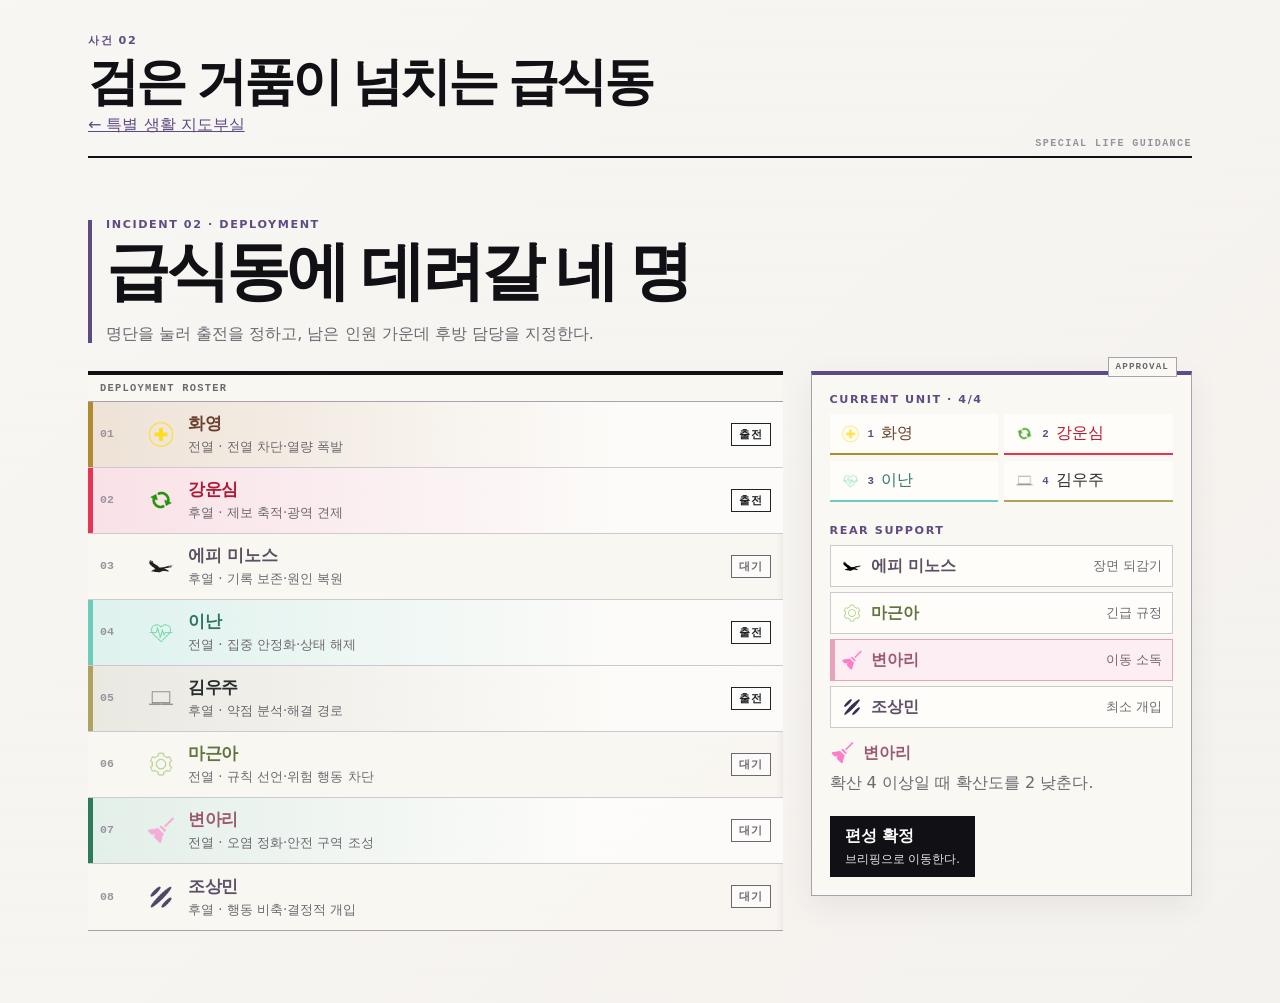
==== src/cafeteria.html @ 28c5e587 "first commit" ====
<!doctype html><html lang="ko"><head><meta charset="UTF-8"><meta name="viewport" content="width=device-width,initial-scale=1"><title>검은 거품이 넘치는 급식동</title><link rel="stylesheet" href="styles.css"></head><body><main class="app-shell"><header class="hero"><p class="eyebrow">사건 02</p><h1>검은 거품이 넘치는 급식동</h1><p class="subtitle"><a href="index.html">← 특별 생활 지도부실</a></p></header><section id="app"></section></main><script src="data/campaign.js"></script><script src="data/characters.js"></script><script src="data/neutral-abilities.js"></script><script src="data/cafeteria-incident.js"></script><script src="cafeteria-engine.js"></script><script src="cafeteria-app.js"></script></body></html>
---- src/styles.css ----
:root{
  color-scheme: light;
  font-family: Pretendard,"Malgun Gothic",system-ui,-apple-system,BlinkMacSystemFont,"Segoe UI",sans-serif;

  --paper:#f3f0ea;
  --paper-2:#faf8f3;
  --paper-3:#ece7de;
  --ink:#242126;
  --ink-strong:#111014;
  --muted:#6d6870;
  --muted-2:#9a939e;
  --line:#cfc7d1;
  --line-dark:#aaa0ad;

  --school:#5f4b83;
  --school-2:#7b67a1;
  --school-soft:#ece6f3;

  --danger:#d23c58;
  --danger-soft:#f8e2e7;
  --warning:#b97917;
  --warning-soft:#fbefd7;
  --safe:#2d7a5d;
  --safe-soft:#e3efe9;
  --resource:#2f7e91;
  --resource-soft:#e2f0f3;

  --shadow:0 10px 28px rgba(62,48,68,.08);
  --shadow-strong:0 18px 42px rgba(62,48,68,.13);
}

*{box-sizing:border-box}
html{background:var(--paper)}
body{
  margin:0;
  min-width:320px;
  min-height:100vh;
  color:var(--ink);
  background:
    linear-gradient(rgba(255,255,255,.35),rgba(255,255,255,.35)),
    repeating-linear-gradient(
      0deg,
      transparent 0,
      transparent 31px,
      rgba(92,76,99,.035) 32px
    ),
    linear-gradient(135deg,#f5f2ec 0%,#efebe5 100%);
}

button{font:inherit}
a{color:var(--school)}
button,a{outline-color:var(--school)}

.app-shell{
  max-width:1160px;
  margin:auto;
  padding:26px 28px 72px;
}

.hero{
  position:relative;
  padding:7px 0 20px;
  border-bottom:2px solid var(--ink-strong);
}
.hero:after{
  content:"SPECIAL LIFE GUIDANCE";
  position:absolute;
  right:0;
  bottom:7px;
  color:var(--muted-2);
  font:800 .63rem/1 ui-monospace,SFMono-Regular,Consolas,monospace;
  letter-spacing:.14em;
}
.hero h1{
  margin:2px 0 0;
  color:var(--ink-strong);
  font:900 clamp(1.75rem,4vw,3.2rem)/1 Pretendard,"Malgun Gothic",sans-serif;
  letter-spacing:-.055em;
}
.hero .subtitle{margin:8px 0 0;color:var(--muted)}

.eyebrow,.chapter{
  margin:0 0 8px;
  color:var(--school);
  font-size:.7rem;
  font-weight:900;
  letter-spacing:.14em;
  text-transform:uppercase;
}
.subtitle,.muted{color:var(--muted)}
#app{position:relative}

.screen-heading{
  position:relative;
  max-width:820px;
  margin:34px 0 24px;
  padding-left:18px;
}
.screen-heading:before{
  content:"";
  position:absolute;
  left:0;
  top:2px;
  bottom:4px;
  width:4px;
  background:var(--school);
}
.screen-heading h1,
.story-screen h1,
.transition-screen h1,
.ending-screen h1{
  margin:0 0 12px;
  color:var(--ink-strong);
  font:900 clamp(2rem,5vw,4rem)/1.01 Pretendard,"Malgun Gothic",sans-serif;
  letter-spacing:-.06em;
}
.screen-heading>p:last-child,
.story-copy,
.transition-screen>p,
.result-line{
  color:var(--muted);
  line-height:1.72;
}

.formation-screen,
.investigation-screen,
.story-screen,
.transition-screen,
.ending-screen,
.combat-screen{
  margin-top:10px;
  padding-top:16px;
}

/* ---------- deployment / roster ---------- */

.formation-layout{
  display:grid;
  grid-template-columns:minmax(0,1.42fr) minmax(300px,.78fr);
  gap:28px;
  align-items:start;
}

.roster-list{
  position:relative;
  border-top:4px solid var(--ink-strong);
  border-bottom:1px solid var(--line-dark);
  background:rgba(250,248,243,.88);
}
.roster-list:before{
  content:"DEPLOYMENT ROSTER";
  display:block;
  padding:8px 12px 7px;
  border-bottom:1px solid var(--line-dark);
  color:var(--muted);
  font:900 .65rem/1 ui-monospace,SFMono-Regular,Consolas,monospace;
  letter-spacing:.12em;
}
.roster-row{
  display:grid;
  grid-template-columns:42px 1fr auto;
  align-items:center;
  width:100%;
  min-height:66px;
  padding:9px 12px;
  border:0;
  border-bottom:1px solid var(--line);
  background:
    linear-gradient(90deg,transparent 0,transparent 99%,rgba(40,33,45,.05) 100%);
  color:var(--muted);
  text-align:left;
  cursor:pointer;
  transition:.14s ease;
}
.roster-row:last-child{border-bottom:0}
.roster-row:hover{
  color:var(--ink);
  background:#f8f5ef;
}
.roster-row.selected{
  color:var(--ink);
  box-shadow:inset 5px 0 var(--school);
  background:linear-gradient(90deg,var(--school-soft),rgba(255,255,255,.6) 72%);
}
.roster-row.rear{
  box-shadow:inset 5px 0 var(--safe);
  background:linear-gradient(90deg,var(--safe-soft),rgba(255,255,255,.6) 72%);
}
.roster-index{
  color:var(--muted-2);
  font:900 .72rem/1 ui-monospace,SFMono-Regular,Consolas,monospace;
}
.roster-name{display:grid;gap:3px}
.roster-name strong{
  color:var(--ink-strong);
  font-size:1.05rem;
  letter-spacing:-.015em;
}
.roster-name small{color:var(--muted)}
.roster-state{
  padding:4px 7px 3px;
  border:1px solid currentColor;
  background:rgba(255,255,255,.55);
  font-size:.66rem;
  font-weight:900;
  letter-spacing:.07em;
}

.formation-summary{
  position:sticky;
  top:16px;
  align-self:start;
  padding:18px;
  border:1px solid var(--line-dark);
  border-top:4px solid var(--school);
  background:rgba(250,248,243,.94);
  box-shadow:var(--shadow);
}
.formation-summary:before{
  content:"APPROVAL";
  position:absolute;
  right:14px;
  top:-18px;
  padding:4px 7px;
  border:1px solid var(--line-dark);
  background:var(--paper-2);
  color:var(--muted);
  font:900 .58rem/1 ui-monospace,SFMono-Regular,Consolas,monospace;
  letter-spacing:.12em;
}
.party-ribbon{
  display:grid;
  grid-template-columns:1fr 1fr;
  gap:6px;
  margin:0 0 22px;
}
.party-ribbon span{
  display:flex;
  align-items:center;
  gap:8px;
  min-height:40px;
  padding:9px 10px;
  border-bottom:2px solid var(--line-dark);
  background:#fffdf9;
}
.party-ribbon b{
  color:var(--school);
  font:900 .67rem ui-monospace,SFMono-Regular,Consolas,monospace;
}

.support-picks{
  display:grid;
  gap:5px;
}
.support-pick{
  display:flex;
  justify-content:space-between;
  gap:12px;
  padding:9px 10px;
  border:1px solid var(--line);
  background:#fffdf9;
  color:var(--muted);
  text-align:left;
  cursor:pointer;
}
.support-pick.selected{
  color:var(--ink);
  border-color:#99c4b3;
  background:var(--safe-soft);
  box-shadow:inset 4px 0 var(--safe);
}
.support-pick small{color:var(--muted)}
.support-brief{
  display:grid;
  gap:6px;
  margin-top:12px;
  color:var(--muted);
  line-height:1.46;
}
.support-brief strong{color:var(--ink-strong)}

/* ---------- buttons ---------- */

.action-button{
  display:inline-flex;
  flex-direction:column;
  justify-content:center;
  min-height:42px;
  margin:5px 5px 0 0;
  padding:9px 14px;
  border:1px solid #9c93a1;
  border-radius:0;
  background:#fffdf9;
  color:var(--ink);
  text-align:left;
  text-decoration:none;
  cursor:pointer;
  transition:.13s ease;
}
.action-button:hover:not(:disabled){
  border-color:var(--school);
  background:var(--school-soft);
  transform:translateY(-1px);
}
.action-button:disabled{
  opacity:.34;
  cursor:not-allowed;
  filter:saturate(.45);
}
.action-button.primary{
  border-color:var(--ink-strong);
  background:var(--ink-strong);
  color:#fff;
}
.action-button.primary:hover:not(:disabled){
  background:var(--school);
  border-color:var(--school);
}
.action-button small{
  display:block;
  max-width:330px;
  margin-top:4px;
  color:var(--muted);
  font-size:.72rem;
  font-weight:500;
  line-height:1.42;
}
.action-button.primary small{color:#e9e4ec}
.story-command,.ending-commands{
  margin-top:24px;
  padding-top:16px;
  border-top:1px solid var(--line-dark);
}

/* ---------- story / briefing ---------- */

.story-screen,.transition-screen,.ending-screen{
  position:relative;
  max-width:940px;
  margin-top:38px;
  padding:26px 26px 24px;
  border:1px solid var(--line-dark);
  border-top:6px solid var(--ink-strong);
  background:rgba(250,248,243,.9);
  box-shadow:var(--shadow);
}
.story-screen:before,
.transition-screen:before,
.ending-screen:before{
  content:"INCIDENT FILE";
  position:absolute;
  top:-20px;
  right:18px;
  padding:4px 8px;
  border:1px solid var(--line-dark);
  background:var(--paper-2);
  color:var(--muted);
  font:900 .58rem/1 ui-monospace,SFMono-Regular,Consolas,monospace;
  letter-spacing:.11em;
}
.story-copy{max-width:780px;font-size:1.04rem}

.dialogue-list{
  display:grid;
  gap:5px;
  margin:24px 0;
}
.dialogue-list blockquote{
  display:grid;
  grid-template-columns:145px 1fr;
  gap:18px;
  margin:0;
  padding:11px 13px;
  border-left:4px solid var(--school);
  border-bottom:1px solid var(--line);
  background:rgba(255,255,255,.5);
  line-height:1.55;
}
.dialogue-list blockquote strong{color:var(--school)}
.dialogue-list blockquote span{color:var(--ink)}
.dialogue-list blockquote.off-field{
  border-left-color:var(--safe);
  background:var(--safe-soft);
}
.dialogue-list blockquote.off-field strong{color:var(--safe)}
.dialogue-list.compact blockquote{padding:9px 11px}

/* ---------- exploration ---------- */

.investigation-meter{
  display:flex;
  align-items:end;
  justify-content:space-between;
  margin:0 0 10px;
  padding:12px 4px;
  border-top:4px solid var(--ink-strong);
  border-bottom:1px solid var(--line-dark);
  color:var(--muted);
}
.investigation-meter strong{font-size:.9rem}
.investigation-meter b{
  color:var(--ink-strong);
  font-size:1.55rem;
}

.scene-list{
  display:grid;
  gap:0;
  border-top:1px solid var(--line-dark);
}
.scene-choice{
  display:grid;
  grid-template-columns:44px minmax(175px,.42fr) 1fr auto;
  gap:18px;
  align-items:center;
  min-height:78px;
  padding:14px 10px;
  border:0;
  border-bottom:1px solid var(--line);
  background:rgba(255,255,255,.42);
  color:var(--ink);
  text-align:left;
  cursor:pointer;
  transition:.13s ease;
}
.scene-choice:hover:not(:disabled){
  background:#fbf8f2;
  box-shadow:inset 5px 0 var(--school);
}
.scene-choice>span{
  color:var(--muted-2);
  font:900 .73rem ui-monospace,SFMono-Regular,Consolas,monospace;
}
.scene-choice strong{font-size:1.07rem}
.scene-choice small{color:var(--muted);line-height:1.43}
.scene-choice i{
  color:var(--school);
  font-size:.77rem;
  font-style:normal;
  font-weight:900;
}
.scene-choice:disabled{opacity:.37}

.evidence-strip{
  position:relative;
  margin:24px 0;
  padding:16px 16px 14px 18px;
  border:1px dashed var(--line-dark);
  background:#faf7f0;
}
.evidence-strip:before{
  content:"ATTACHED NOTE";
  position:absolute;
  top:-9px;
  left:14px;
  padding:0 6px;
  background:var(--paper);
  color:var(--muted-2);
  font:900 .57rem/1 ui-monospace,SFMono-Regular,Consolas,monospace;
  letter-spacing:.1em;
}
.evidence-strip ul{
  display:grid;
  gap:8px;
  margin:0;
  padding:0;
  list-style:none;
}
.evidence-strip li{
  display:grid;
  grid-template-columns:minmax(140px,.3fr) 1fr;
  gap:15px;
}
.evidence-strip li strong{color:var(--ink-strong)}
.evidence-strip li span{color:var(--muted)}

.approach-prompt{
  margin:25px 0 8px;
  color:var(--ink-strong);
  font-size:1.14rem;
  font-weight:900;
}
.approach-list{
  display:grid;
  gap:0;
  border-top:1px solid var(--line-dark);
}
.approach-choice{
  display:grid;
  grid-template-columns:110px minmax(165px,.45fr) 1fr;
  gap:15px;
  align-items:start;
  width:100%;
  padding:18px 10px;
  border:0;
  border-bottom:1px solid var(--line);
  background:rgba(255,255,255,.42);
  color:var(--ink);
  text-align:left;
  cursor:pointer;
  transition:.13s ease;
}
.approach-choice:hover:not(:disabled){
  background:#fbf8f2;
  box-shadow:inset 5px 0 var(--school);
}
.approach-who{
  color:var(--school);
  font-weight:900;
}
.approach-choice>span:nth-of-type(2){
  color:var(--muted);
  line-height:1.48;
}
.approach-choice em{
  grid-column:2/4;
  color:#845f17;
  font-size:.77rem;
  font-style:normal;
  font-weight:900;
}
.quiet-command{margin-top:16px}

/* ---------- combat: incident board ---------- */

.combat-screen{
  display:grid;
  grid-template-columns:minmax(0,1.18fr) minmax(290px,.82fr);
  grid-template-areas:
    "track track"
    "actor danger"
    "mission danger"
    "command command"
    "field party"
    "support support";
  gap:10px 14px;
}

.stage-track{
  grid-area:track;
  display:flex;
  gap:20px;
  margin:0;
  padding:9px 12px;
  border-top:4px solid var(--ink-strong);
  border-bottom:1px solid var(--line-dark);
  background:rgba(250,248,243,.78);
  overflow-x:auto;
}
.stage-track span{
  position:relative;
  white-space:nowrap;
  color:var(--muted-2);
  font-size:.71rem;
  font-weight:900;
  letter-spacing:.03em;
}
.stage-track span+span:before{
  content:"/";
  position:absolute;
  left:-13px;
  color:#bcb3c0;
}
.stage-track .current{color:var(--school)}
.stage-track .done{color:var(--safe)}

.actor-focus{
  grid-area:actor;
  position:relative;
  overflow:hidden;
  min-height:154px;
  padding:23px 24px 20px;
  border:1px solid var(--line-dark);
  border-left:8px solid var(--school);
  background:#fffdf9;
  box-shadow:var(--shadow);
}
.actor-focus:before{
  content:"ACTIVE UNIT";
  position:absolute;
  right:16px;
  top:14px;
  color:var(--muted-2);
  font:900 .6rem/1 ui-monospace,SFMono-Regular,Consolas,monospace;
  letter-spacing:.12em;
}
.actor-focus p{
  margin:0;
  color:var(--muted);
  font-size:.71rem;
  font-weight:900;
  letter-spacing:.08em;
}
.actor-focus h1{
  margin:9px 0 5px;
  color:var(--ink-strong);
  font:900 clamp(2.55rem,6vw,4.9rem)/.94 Pretendard,"Malgun Gothic",sans-serif;
  letter-spacing:-.075em;
}
.actor-focus>span{color:var(--muted)}

.danger-line{
  grid-area:danger;
  display:grid;
  grid-template-columns:1fr;
  align-content:start;
  border:1px solid #dfb3bd;
  border-top:6px solid var(--danger);
  background:var(--danger-soft);
}
.danger-line>div{
  display:flex;
  align-items:end;
  justify-content:space-between;
  gap:10px;
  padding:13px 14px 10px;
  text-align:left;
}
.danger-line>div+div{border-top:1px solid #e3bec6}
.danger-line>div span{
  color:#8f626a;
  font-size:.67rem;
  font-weight:900;
  letter-spacing:.08em;
}
.danger-line>div strong{
  color:var(--danger);
  font-size:2.05rem;
  line-height:1;
}
.danger-line>div small{font-size:.8rem}
.danger-line>p{
  display:grid;
  gap:5px;
  margin:0;
  padding:13px 14px;
  border-top:1px solid #e3bec6;
  border-bottom:1px solid #e3bec6;
  color:#6f4d54;
  line-height:1.38;
}
.danger-line>p b{
  color:#7d2335;
  font-size:1.04rem;
}
.danger-line>p small{color:#8d6c72}
.high-threat .danger-line{animation:danger-pulse .7s ease-out}

.mission-line{
  grid-area:mission;
  display:grid;
  gap:7px;
  padding:16px 18px;
  border:1px solid var(--line-dark);
  border-left:8px solid var(--warning);
  background:#fffaf0;
}
.mission-line strong{
  color:var(--ink-strong);
  font-size:1.3rem;
}
.mission-line strong b{color:var(--warning)}
.mission-line span{color:var(--muted)}
.mission-line em{
  color:var(--safe);
  font-style:normal;
  font-weight:900;
}

.command-section{
  grid-area:command;
  position:relative;
  padding:18px;
  border:1px solid var(--line-dark);
  border-top:6px solid var(--ink-strong);
  background:#fffdf9;
  box-shadow:var(--shadow);
}
.command-section:before{
  content:"SELECT ACTION";
  position:absolute;
  right:16px;
  top:12px;
  color:var(--muted-2);
  font:900 .6rem/1 ui-monospace,SFMono-Regular,Consolas,monospace;
  letter-spacing:.1em;
}
.command-menu{
  display:grid;
  grid-template-columns:repeat(2,minmax(0,1fr));
  gap:7px;
}
.command-menu .action-button{
  position:relative;
  width:100%;
  min-height:66px;
  margin:0;
  padding:11px 14px 11px 30px;
  border:1px solid var(--line);
  background:#fff;
}
.command-menu .action-button:before{
  content:"▸";
  position:absolute;
  left:10px;
  top:12px;
  color:#94889a;
  font-size:.82rem;
  font-weight:900;
}
.command-menu .action-button:hover:not(:disabled){
  border-color:var(--school);
  background:#f7f1fa;
}
.command-menu .action-button.primary{
  border-color:#b27a1d;
  background:#fff5df;
  color:#6b4710;
}
.command-menu .action-button.primary:before{color:var(--warning)}

.field-state{
  grid-area:field;
}
.party-status{
  grid-area:party;
}
.field-state,.party-status{
  margin:0;
  padding:15px;
  border:1px solid var(--line-dark);
  background:rgba(250,248,243,.82);
}

.student-line,.route-line{
  display:grid;
  grid-template-columns:repeat(3,minmax(0,1fr));
  gap:6px;
}
.student,.route{
  display:flex;
  justify-content:space-between;
  gap:10px;
  min-height:52px;
  padding:10px;
  border:1px solid var(--line);
  background:#fffdf9;
}
.student span,.route{display:grid}
.student small,.route span{
  color:var(--muted);
  font-size:.71rem;
}
.student.evacuated,.route.sealed{
  border-color:#b1d7c8;
  background:var(--safe-soft);
  color:#175d47;
}
.stage-0{color:#28745b}
.stage-1{color:#946e17}
.stage-2{color:#ad5b27}
.stage-3{color:var(--danger)}

.party-status-rail{
  display:grid;
  grid-template-columns:repeat(2,minmax(0,1fr));
  gap:6px;
}
.member{
  padding:10px;
  border:1px solid var(--line);
  background:#fffdf9;
}
.member.active{
  border-color:#a999bb;
  background:var(--school-soft);
  box-shadow:inset 0 4px var(--school);
}
.member.incapacitated{
  opacity:.48;
  background:#f3e8eb;
}
.member small{color:var(--muted)}

.hp-bar{
  height:6px;
  margin:8px 0;
  background:#ddd7df;
  overflow:hidden;
}
.hp-bar i{
  display:block;
  height:100%;
  background:var(--safe);
  transition:width .25s ease;
}
.member.incapacitated .hp-bar i{background:var(--danger)}

.support-call{
  grid-area:support;
  display:flex;
  justify-content:space-between;
  gap:18px;
  align-items:center;
  margin:0;
  padding:15px 17px;
  border:1px solid #aecfbe;
  border-left:8px solid var(--safe);
  background:var(--safe-soft);
}
.support-call>div{display:grid;gap:4px}
.support-call>div span,.support-call>div small{color:#587065}
.support-call .eyebrow{color:var(--safe)}

/* ---------- presentation / dialogue ---------- */

.presentation-layer{
  position:sticky;
  top:10px;
  z-index:40;
  display:grid;
  grid-template-columns:118px minmax(0,1fr) auto;
  gap:16px;
  align-items:center;
  min-height:108px;
  margin:10px 0 7px;
  padding:17px 18px;
  border:1px solid var(--line-dark);
  border-left:10px solid var(--school);
  border-bottom:4px solid var(--ink-strong);
  background:rgba(255,253,249,.98);
  box-shadow:var(--shadow-strong);
  backdrop-filter:blur(8px);
  animation:scene-enter .18s ease-out;
}
.presentation-layer:after{
  content:"";
  position:absolute;
  left:0;
  right:0;
  top:0;
  height:3px;
  background:repeating-linear-gradient(90deg,var(--line-dark) 0 16px,transparent 16px 24px);
  opacity:.45;
}
.presentation-kind,
.presentation-layer>span{
  align-self:start;
  padding-top:4px;
  color:var(--school);
  font-size:.72rem;
  font-weight:900;
  letter-spacing:.07em;
}
.presentation-body{
  color:var(--ink);
  font-size:1.04rem;
  line-height:1.62;
}
.presentation-body>strong,
.presentation-layer>strong{
  display:block;
  color:var(--ink-strong);
  line-height:1.55;
}
.presentation-body ul{
  display:grid;
  gap:6px;
  margin:0;
  padding:0;
  list-style:none;
}
.presentation-body li{
  position:relative;
  padding-left:16px;
}
.presentation-body li:before{
  content:"▸";
  position:absolute;
  left:0;
  color:var(--resource);
}
.presentation-next{
  align-self:end;
  padding:8px 9px 6px;
  border:0;
  border-bottom:1px solid currentColor;
  background:transparent;
  color:var(--school);
  font-size:.74rem;
  font-weight:900;
  cursor:pointer;
}
.presentation-next:hover{color:#3e2d5a}
.presentation-next b{font-size:1.1rem}

.presentation-layer.dialogue{background:#fffdf9}
.presentation-layer.effect{
  border-left-color:var(--resource);
  background:var(--resource-soft);
}
.presentation-layer.effect .presentation-kind,
.presentation-layer.effect>span{color:var(--resource)}
.presentation-layer.tone-warning{
  border-left-color:var(--warning);
  background:var(--warning-soft);
}
.presentation-layer.tone-warning .presentation-kind,
.presentation-layer.tone-warning>span,
.presentation-layer.tone-warning .presentation-body li:before{color:var(--warning)}
.presentation-layer.tone-damage,
.presentation-layer.tone-danger{
  border-left-color:var(--danger);
  background:var(--danger-soft);
}
.presentation-layer.tone-damage .presentation-kind,
.presentation-layer.tone-danger .presentation-kind,
.presentation-layer.tone-damage>span,
.presentation-layer.tone-danger>span,
.presentation-layer.tone-damage .presentation-body li:before,
.presentation-layer.tone-danger .presentation-body li:before{color:var(--danger)}
.presentation-layer.tone-success,
.presentation-layer.tone-recover,
.presentation-layer.tone-guard{
  border-left-color:var(--safe);
  background:var(--safe-soft);
}
.presentation-layer.tone-success .presentation-kind,
.presentation-layer.tone-recover .presentation-kind,
.presentation-layer.tone-guard .presentation-kind,
.presentation-layer.tone-success>span,
.presentation-layer.tone-recover>span,
.presentation-layer.tone-guard>span{color:var(--safe)}

/* ---------- transitions / results ---------- */

.transition-screen{
  position:relative;
  overflow:hidden;
  animation:transition-wash .34s ease-out;
}
.transition-screen:after{
  content:"";
  position:absolute;
  inset:0;
  pointer-events:none;
  background:linear-gradient(100deg,transparent,rgba(95,75,131,.08),transparent);
  transform:translateX(100%);
  animation:scene-sweep .65s ease-out;
}
.scene-consequence{
  display:flex;
  gap:24px;
  margin:22px 0;
  padding:13px 0;
  border-top:1px solid var(--line-dark);
  border-bottom:1px solid var(--line-dark);
  color:var(--ink);
}

.ending-screen{
  border-top-color:var(--safe);
}
.ending-screen:after{
  content:"RESOLVED";
  position:absolute;
  right:24px;
  top:24px;
  padding:8px 12px 7px;
  border:3px solid var(--safe);
  color:var(--safe);
  font:900 .78rem/1 ui-monospace,SFMono-Regular,Consolas,monospace;
  letter-spacing:.12em;
  transform:rotate(-5deg);
  opacity:.76;
}
.ending-screen.failure{
  border-top-color:var(--danger);
}
.ending-screen.failure:after{
  content:"WITHDRAWN";
  border-color:var(--danger);
  color:var(--danger);
}
.result-line{font-size:1.08rem}
.result-stats{
  display:flex;
  gap:0;
  margin:24px 0;
  border-top:1px solid var(--line-dark);
  border-bottom:1px solid var(--line-dark);
}
.result-stats div{
  flex:1;
  padding:12px 13px;
  border-right:1px solid var(--line);
  background:rgba(255,255,255,.38);
}
.result-stats div:last-child{border-right:0}
.result-stats dt{
  color:var(--muted);
  font-size:.69rem;
  font-weight:800;
}
.result-stats dd{
  margin:5px 0 0;
  color:var(--ink-strong);
  font-size:1.15rem;
  font-weight:900;
}

/* ---------- log ---------- */

.log-panel{
  margin-top:22px;
  border-top:1px solid var(--line-dark);
  color:var(--muted);
}
.log-panel summary{
  padding:11px 2px;
  cursor:pointer;
  font-size:.77rem;
  font-weight:900;
  letter-spacing:.03em;
  list-style:none;
}
.log-panel summary small{font-weight:500}
.log-panel ol{
  max-height:420px;
  margin:0;
  padding:0 0 10px 26px;
  overflow:auto;
}
.log-panel li{
  margin:6px 0;
  padding:4px 0 4px 9px;
  border-left:3px solid var(--line);
  color:var(--muted);
  font-size:.77rem;
  line-height:1.45;
}
.log-panel li.dialogue{
  display:grid;
  grid-template-columns:120px 1fr;
}
.log-panel li.dialogue strong{color:var(--school)}
.log-panel li.effect{
  border-left-color:#94c7d1;
  color:#526f76;
}
.log-panel li.tone-warning{
  border-left-color:var(--warning);
  color:#826019;
}
.log-panel li.tone-danger,.log-panel li.tone-damage{
  border-left-color:var(--danger);
  color:#9a3a4d;
}
.log-panel li.tone-success,.log-panel li.tone-recover,.log-panel li.tone-guard{
  border-left-color:var(--safe);
  color:#3a715d;
}

/* ---------- hub ---------- */

.panel{
  position:relative;
  margin-top:28px;
  padding:22px 20px 20px;
  border:1px solid var(--line-dark);
  border-top:5px solid var(--ink-strong);
  background:rgba(250,248,243,.9);
  box-shadow:var(--shadow);
}
.panel:before{
  content:"STUDENT GUIDANCE OFFICE";
  position:absolute;
  right:14px;
  top:10px;
  color:var(--muted-2);
  font:900 .56rem/1 ui-monospace,SFMono-Regular,Consolas,monospace;
  letter-spacing:.1em;
}
.panel h2{
  margin-top:0;
  color:var(--ink-strong);
  font-family:Pretendard,"Malgun Gothic",sans-serif;
}
.character-grid,.approach-grid{
  display:grid;
  grid-template-columns:repeat(2,minmax(0,1fr));
  gap:0;
  border-top:1px solid var(--line-dark);
}
.character-card,.approach-card{
  position:relative;
  padding:16px;
  border-right:1px solid var(--line);
  border-bottom:1px solid var(--line);
  background:rgba(255,255,255,.42);
}
.character-card:nth-child(even),
.approach-card:nth-child(even){border-right:0}
.character-card h3,.approach-card h3{margin-top:0}
.approach-card:before{
  content:"CASE";
  display:inline-block;
  margin-bottom:8px;
  padding:2px 5px;
  border:1px solid var(--line-dark);
  color:var(--muted);
  font:900 .56rem/1 ui-monospace,SFMono-Regular,Consolas,monospace;
  letter-spacing:.08em;
}
.approach-card.locked{
  opacity:.52;
  filter:grayscale(.3);
}
.role{color:var(--school);font-weight:900}
.source{color:var(--safe)}
.hint{color:var(--muted)}

/* ---------- character palettes ---------- */

.accent-hwayoung{
  --char-ink:#69412f;
  --char-accent:#af8a2f;
  --char-soft:#eee2d6;
  --char-special:#b7cf3a;
}
.accent-kang-unshim{
  --char-ink:#af1835;
  --char-accent:#e83353;
  --char-soft:#f9e1e7;
  --char-special:#2ea85b;
}
.accent-epi-minos{
  --char-ink:#5c5063;
  --char-accent:#75677d;
  --char-soft:#ebe6ed;
  --char-special:#f8f8f5;
}
.accent-inan{
  --char-ink:#2d7567;
  --char-accent:#6dcbbc;
  --char-soft:#def2ee;
  --char-special:#d2b63e;
}
.accent-kim-wooju{
  --char-ink:#282c2f;
  --char-accent:#aea35e;
  --char-soft:#e9e8e1;
  --char-special:#63cf3d;
}
.accent-mageuna{
  --char-ink:#61733f;
  --char-accent:#a4b86d;
  --char-soft:#ebf0e0;
  --char-special:#cf334b;
}
.accent-byeon-ari{
  --char-ink:#9b5a71;
  --char-accent:#e7a3bc;
  --char-soft:#fdeef4;
  --char-special:#71bdd3;
}
.accent-josangmin{
  --char-ink:#5d5068;
  --char-accent:#9a89ab;
  --char-soft:#ece7f0;
  --char-special:#4f77b8;
}

.actor-focus[class*=accent-]{
  border-left-color:var(--char-accent);
  background:
    linear-gradient(105deg,var(--char-soft) 0%,rgba(255,253,249,.96) 72%);
}
.actor-focus[class*=accent-]:after{
  content:"";
  position:absolute;
  right:24px;
  bottom:20px;
  width:76px;
  height:18px;
  border-top:2px solid var(--char-accent);
  border-bottom:2px solid var(--char-accent);
  opacity:.25;
}
.actor-focus[class*=accent-] h1{color:var(--char-ink)}
.actor-focus[class*=accent-]>span{color:var(--char-ink)}

.roster-row.selected[class*=accent-]{
  box-shadow:inset 5px 0 var(--char-accent);
  background:linear-gradient(90deg,var(--char-soft),rgba(255,255,255,.5) 76%);
}
.roster-row[class*=accent-] .roster-name strong,
.party-ribbon [class*=accent-],
.support-pick[class*=accent-] strong,
.support-brief[class*=accent-] strong{
  color:var(--char-ink);
}
.support-pick.selected[class*=accent-]{
  border-color:var(--char-accent);
  box-shadow:inset 4px 0 var(--char-accent);
  background:var(--char-soft);
}
.approach-choice[class*=accent-] .approach-who{color:var(--char-ink)}
.approach-choice[class*=accent-]:hover:not(:disabled){
  box-shadow:inset 5px 0 var(--char-accent);
  background:var(--char-soft);
}
.dialogue-list blockquote[class*=accent-]{
  border-left-color:var(--char-accent);
  background:linear-gradient(90deg,var(--char-soft),rgba(255,255,255,.46) 74%);
}
.dialogue-list blockquote[class*=accent-] strong{color:var(--char-ink)}

.command-section[class*=accent-]{
  border-top-color:var(--char-ink);
}
.command-section[class*=accent-] .ability-command{
  border-color:color-mix(in srgb,var(--char-accent) 58%,var(--line));
  background:#fffdf9;
}
.command-section[class*=accent-] .ability-command:before{
  color:var(--char-special);
}
.command-section[class*=accent-] .ability-command strong{
  color:var(--char-ink);
}
.command-section[class*=accent-] .ability-command:hover:not(:disabled){
  border-color:var(--char-accent);
  background:var(--char-soft);
  box-shadow:inset 4px 0 var(--char-accent);
}
.command-section[class*=accent-] .field-command{
  background:#fff;
}
.command-section[class*=accent-] .field-command:hover:not(:disabled){
  border-color:var(--char-accent);
  background:color-mix(in srgb,var(--char-soft) 56%,#fff);
}

.member[class*=accent-] strong,
.member[class*=accent-] .resource-value,
.support-call[class*=accent-]>div>strong{
  color:var(--char-ink);
}
.member.active[class*=accent-]{
  border-color:var(--char-accent);
  background:var(--char-soft);
  box-shadow:inset 0 4px var(--char-accent);
}
.resource-value{font-weight:900}

.presentation-layer.dialogue[class*=accent-]{
  border-left-color:var(--char-accent);
  background:linear-gradient(100deg,var(--char-soft),#fffdf9 72%);
}
.presentation-layer.dialogue[class*=accent-] .presentation-kind,
.presentation-layer.dialogue[class*=accent-]>span{
  color:var(--char-ink);
  font-size:.81rem;
}
.presentation-layer.dialogue[class*=accent-] .presentation-body,
.presentation-layer.dialogue[class*=accent-]>strong{
  color:var(--ink-strong);
}
.presentation-layer.narration[class*=accent-]{
  border-left-color:var(--char-accent);
  background:linear-gradient(100deg,var(--char-soft),#fffdf9 76%);
}
.presentation-layer.narration[class*=accent-] .presentation-kind,
.presentation-layer.narration[class*=accent-]>span{
  color:var(--char-ink);
}
.presentation-layer.tone-ability[class*=accent-]{
  box-shadow:inset 0 0 0 1px color-mix(in srgb,var(--char-special) 24%,transparent),var(--shadow-strong);
}
.presentation-layer.tone-ability.accent-mageuna{
  border-left-color:var(--char-special);
  background:linear-gradient(100deg,#f9e3e8,#fffdf9 72%);
}

.log-panel li.dialogue[class*=accent-] strong{color:var(--char-ink)}
.log-panel li.effect[class*=accent-]{
  border-left-color:var(--char-accent);
  background:color-mix(in srgb,var(--char-soft) 66%,transparent);
}

/* ---------- motion ---------- */

.student.condition-2,.student.condition-3{animation:condition-alert .46s ease-out}
.route.sealed{animation:seal-set .48s ease-out}

@keyframes scene-enter{
  from{opacity:0;transform:translateY(-7px)}
  to{opacity:1;transform:none}
}
@keyframes scene-sweep{
  to{transform:translateX(-100%)}
}
@keyframes transition-wash{
  from{filter:brightness(.96);transform:translateY(5px)}
  to{filter:none;transform:none}
}
@keyframes danger-pulse{
  0%,100%{box-shadow:none}
  45%{box-shadow:0 0 0 4px rgba(210,60,88,.12),0 8px 24px rgba(210,60,88,.12)}
}
@keyframes condition-alert{
  20%{transform:translateX(-3px);background:#f8dfe5}
  55%{transform:translateX(3px);box-shadow:inset 5px 0 var(--danger)}
  100%{transform:none}
}
@keyframes seal-set{
  0%{box-shadow:0 0 0 3px rgba(45,122,93,.16);transform:scale(.985)}
  100%{box-shadow:none;transform:none}
}

/* ---------- responsive ---------- */

@media(max-width:860px){
  .combat-screen{
    grid-template-columns:1fr;
    grid-template-areas:
      "track"
      "actor"
      "danger"
      "mission"
      "command"
      "field"
      "party"
      "support";
  }
  .danger-line{
    grid-template-columns:90px 1fr 90px;
    border-top-width:1px;
  }
  .danger-line>div{
    display:grid;
    place-content:center;
    text-align:center;
  }
  .danger-line>div+div{border-top:0}
  .danger-line>p{
    border-top:0;
    border-bottom:0;
    border-left:1px solid #e3bec6;
    border-right:1px solid #e3bec6;
  }
}

@media(max-width:760px){
  .app-shell{padding:18px 15px 48px}
  .hero h1{font-size:1.65rem}
  .hero:after{display:none}
  .formation-layout{grid-template-columns:1fr;gap:24px}
  .formation-summary{position:static}
  .screen-heading{margin-top:22px}
  .scene-choice{grid-template-columns:34px 1fr auto;gap:9px}
  .scene-choice small{grid-column:2/4}
  .approach-choice{grid-template-columns:90px 1fr}
  .approach-choice>span:nth-of-type(2),.approach-choice em{grid-column:1/3}
  .command-menu{grid-template-columns:1fr}
  .student-line,.route-line{grid-template-columns:1fr}
  .party-status-rail{grid-template-columns:1fr 1fr}
  .support-call{align-items:stretch;flex-direction:column}
  .support-call .action-button{width:100%}
  .dialogue-list blockquote{grid-template-columns:1fr;gap:4px}
  .presentation-layer{
    grid-template-columns:74px minmax(0,1fr);
    margin-left:-4px;
    margin-right:-4px;
    padding:14px 12px;
  }
  .presentation-next{grid-column:2;justify-self:end}
  .evidence-strip li{grid-template-columns:1fr}
  .result-stats{display:grid;grid-template-columns:1fr 1fr}
  .result-stats div{border-right:0;border-bottom:1px solid var(--line)}
  .story-command .action-button,.ending-commands .action-button{width:100%}
  .character-grid,.approach-grid{grid-template-columns:1fr}
  .character-card,.approach-card{border-right:0}
}

@media(max-width:430px){
  .party-ribbon,.party-status-rail,.result-stats{grid-template-columns:1fr}
  .danger-line{grid-template-columns:74px 1fr}
  .danger-line>div:last-child{display:none}
  .scene-consequence{flex-direction:column;gap:6px}
  .actor-focus{min-height:128px;padding:19px 16px}
  .ending-screen:after{position:static;display:inline-block;margin:0 0 16px}
}

@media(prefers-reduced-motion:reduce){
  *,*:before,*:after{
    scroll-behavior:auto!important;
    animation-duration:.01ms!important;
    animation-iteration-count:1!important;
    transition-duration:.01ms!important
  }
}

/* ---------- character symbols / personal marks ---------- */

.roster-row{
  grid-template-columns:42px 46px minmax(0,1fr) auto;
}
/* ---------- character icon language: frameless overlays ---------- */

/* Deployment keeps a small, flat call-sign. No badge chrome. */
.roster-emblem{
  display:grid;
  place-items:center;
  width:38px;
  height:38px;
  border:0;
  background:transparent;
  box-shadow:none;
}
.roster-icon{
  width:30px;
  height:30px;
  object-fit:contain;
  opacity:.88;
  filter:none;
  transition:transform .14s ease,opacity .14s ease;
}
.roster-row:hover .roster-icon,
.roster-row.selected .roster-icon{opacity:1;transform:scale(1.05)}
.roster-row.rear .roster-emblem{opacity:.66}

.party-ribbon span{position:relative;gap:7px;overflow:hidden}
.ribbon-icon{
  width:21px;
  height:21px;
  flex:0 0 21px;
  object-fit:contain;
  opacity:.82;
}
.party-ribbon span[class*=accent-]{border-bottom-color:var(--char-accent)}

.icon-label,
.speaker-tag,
.member-name,
.approach-who{
  display:flex;
  align-items:center;
  gap:8px;
}
.label-icon,.member-icon,.approach-icon,.support-icon,.support-pick-icon{
  object-fit:contain;
  flex:0 0 auto;
  border:0;
  background:transparent;
  filter:none;
}
.label-icon{width:25px;height:25px}
.member-icon{width:21px;height:21px}
.approach-icon{width:24px;height:24px}
.support-icon{width:28px;height:28px}
.support-pick-icon{width:22px;height:22px}
.support-pick strong{align-items:center}
.support-pick small{align-self:center;text-align:right}

.approach-who{color:var(--char-ink,var(--school));min-height:28px}

/* Static dialogue rows use the symbol like a faint printing mark behind copy. */
.dialogue-list blockquote{
  position:relative;
  overflow:hidden;
  isolation:isolate;
}
.dialogue-list blockquote>strong,
.dialogue-list blockquote>span:not(.speaker-watermark){position:relative;z-index:1}
.dialogue-list blockquote .speaker-tag{align-self:start;min-height:28px}
.speaker-watermark{
  position:absolute;
  z-index:0;
  right:10px;
  top:50%;
  width:78px;
  height:78px;
  transform:translateY(-50%) rotate(-4deg);
  object-fit:contain;
  opacity:.075;
  pointer-events:none;
  user-select:none;
}
.dialogue-list blockquote.off-field .speaker-watermark{opacity:.06}

/* ACTIVE UNIT: the personal mark sits behind the name instead of in a frame. */
.actor-focus{
  display:block;
  min-height:166px;
  padding:24px 28px 22px;
  isolation:isolate;
}
.actor-focus:after{display:none}
.actor-copy{
  position:relative;
  z-index:2;
  max-width:78%;
  min-width:0;
}
.actor-copy h1{white-space:normal}
.actor-watermark{
  position:absolute;
  z-index:0;
  right:20px;
  top:50%;
  width:158px;
  height:158px;
  transform:translateY(-50%) rotate(-5deg);
  object-fit:contain;
  opacity:.105;
  pointer-events:none;
  user-select:none;
  animation:actor-watermark-in .24s ease-out;
}
.actor-focus.accent-epi-minos .actor-watermark,
.actor-focus.accent-kim-wooju .actor-watermark{opacity:.075}
.actor-focus.accent-hwayoung .actor-watermark,
.actor-focus.accent-byeon-ari .actor-watermark{opacity:.13}

/* Unique skill marks behave as background stamps; generic field commands stay clean. */
.command-menu .action-button.ability-command{
  position:relative;
  display:block;
  overflow:hidden;
  min-height:70px;
  padding:12px 74px 12px 14px;
  isolation:isolate;
}
.command-menu .action-button.ability-command:before{display:none}
.command-character-icon{
  position:absolute;
  z-index:0;
  right:12px;
  top:50%;
  width:58px;
  height:58px;
  transform:translateY(-50%) rotate(-5deg);
  object-fit:contain;
  opacity:.105;
  pointer-events:none;
  transition:opacity .15s ease,transform .15s ease;
}
.command-menu .action-button.ability-command:hover:not(:disabled) .command-character-icon{
  opacity:.19;
  transform:translateY(-50%) scale(1.06) rotate(-2deg);
}
.command-copy{position:relative;z-index:1;display:block;min-width:0}
.command-copy strong,.command-copy small{display:block}
.command-menu .field-command .command-copy{display:block}

.member-name{color:var(--char-ink,var(--ink-strong));min-height:23px}
.member.active .member-icon{animation:member-mark-pulse .42s ease-out}
.support-call .icon-label{color:var(--char-ink,var(--ink-strong));font-size:1.02rem}

/* Live dialogue overlay: one large translucent symbol floats behind the line. */
.presentation-layer.dialogue{
  position:sticky;
  grid-template-columns:145px minmax(0,1fr) auto;
  overflow:hidden;
  isolation:isolate;
}
.presentation-layer.dialogue .presentation-kind,
.presentation-layer.dialogue .presentation-body,
.presentation-layer.dialogue .presentation-next{
  position:relative;
  z-index:2;
}
.presentation-layer.dialogue .presentation-kind{
  display:block;
  min-width:0;
  padding-top:4px;
}
.presentation-watermark{
  position:absolute;
  z-index:0;
  right:28px;
  top:50%;
  width:138px;
  height:138px;
  transform:translateY(-50%) rotate(-5deg);
  object-fit:contain;
  opacity:.07;
  pointer-events:none;
  user-select:none;
}
.presentation-layer.dialogue.accent-epi-minos .presentation-watermark,
.presentation-layer.dialogue.accent-kim-wooju .presentation-watermark{opacity:.05}
.presentation-layer.dialogue.accent-hwayoung .presentation-watermark,
.presentation-layer.dialogue.accent-byeon-ari .presentation-watermark{opacity:.09}

/* Hub personnel cards use the same symbol as a large paper watermark. */
.character-card[class*=accent-]{
  overflow:hidden;
  isolation:isolate;
  box-shadow:inset 4px 0 var(--char-accent);
}
.character-card[class*=accent-]:after{
  content:"";
  position:absolute;
  right:0;
  top:0;
  width:58px;
  height:4px;
  background:var(--char-accent);
  opacity:.62;
}
.character-card-head,
.character-card>p{
  position:relative;
  z-index:1;
}
.character-card-head{
  display:flex;
  align-items:center;
  gap:13px;
  margin-bottom:13px;
}
.character-card-head h3{margin:0 0 3px}
.character-card-head .role{margin:0}
.hub-character-watermark{
  position:absolute;
  z-index:0;
  right:-8px;
  bottom:-16px;
  width:132px;
  height:132px;
  object-fit:contain;
  opacity:.07;
  transform:rotate(-6deg);
  pointer-events:none;
  user-select:none;
}
.character-card.accent-epi-minos .hub-character-watermark,
.character-card.accent-kim-wooju .hub-character-watermark{opacity:.05}
.character-card.accent-hwayoung .hub-character-watermark,
.character-card.accent-byeon-ari .hub-character-watermark{opacity:.095}
.character-card[class*=accent-] .role{color:var(--char-ink)}
.character-card[class*=accent-] .source{
  margin-top:13px;
  padding-top:10px;
  border-top:1px dashed color-mix(in srgb,var(--char-accent) 40%,var(--line));
}

@keyframes actor-watermark-in{
  from{opacity:0;transform:translateY(-50%) scale(.86) rotate(-8deg)}
  to{transform:translateY(-50%) rotate(-5deg)}
}
@keyframes member-mark-pulse{
  0%{transform:scale(.72);opacity:.45}
  65%{transform:scale(1.13);opacity:1}
  100%{transform:none}
}

@media(max-width:760px){
  .roster-row{grid-template-columns:32px 40px minmax(0,1fr) auto;padding-left:8px;padding-right:8px}
  .roster-emblem{width:34px;height:34px}
  .roster-icon{width:25px;height:25px}
  .actor-focus{padding:18px 16px;min-height:132px}
  .actor-copy{max-width:84%}
  .actor-watermark{right:8px;width:112px;height:112px}
  .presentation-layer.dialogue{grid-template-columns:1fr}
  .presentation-layer.dialogue .presentation-kind{grid-column:1}
  .presentation-layer.dialogue .presentation-body{grid-column:1}
  .presentation-layer.dialogue .presentation-next{grid-column:1}
  .presentation-watermark{right:8px;width:96px;height:96px}
  .dialogue-list blockquote{grid-template-columns:1fr;gap:5px}
}

@media(max-width:430px){
  .roster-row{grid-template-columns:28px 36px minmax(0,1fr) auto}
  .roster-state{padding:3px 5px;font-size:.59rem}
  .command-menu .action-button.ability-command{grid-template-columns:34px minmax(0,1fr);gap:8px}
  .command-menu .action-button.ability-command{padding-right:58px}
  .command-character-icon{right:8px;width:45px;height:45px}
  .hub-character-watermark{width:104px;height:104px;right:-10px;bottom:-12px}
}

/* ---------- incident 03: evidence audit additions ---------- */

.mina-notice,.mina-status{
  display:grid;
  gap:6px;
  padding:14px 16px;
  border:1px solid var(--line-dark);
  border-left:8px solid var(--resource);
  background:var(--resource-soft);
}
.mina-notice{margin:20px 0}
.mina-notice strong,.mina-status strong{color:#285f6c}
.mina-notice span,.mina-status span{color:var(--ink);line-height:1.55}
.mina-notice small{color:var(--muted)}
.mina-status{grid-column:1/3}

.interaction-screen{max-width:760px}
.interaction-options{
  display:grid;
  grid-template-columns:1fr 1fr;
  gap:8px;
  margin-top:22px;
  padding-top:16px;
  border-top:1px solid var(--line-dark);
}
.interaction-options .action-button{width:100%;margin:0}

.fact-board{
  margin:20px 0;
  padding:15px;
  border:1px solid var(--line-dark);
  background:rgba(250,248,243,.82);
}
.fact-line{
  display:grid;
  grid-template-columns:repeat(3,minmax(0,1fr));
  gap:6px;
}
.fact-card{
  display:grid;
  align-content:start;
  gap:5px;
  min-height:92px;
  padding:11px;
  border:1px solid var(--line);
  background:#fffdf9;
}
.fact-card>span{color:var(--muted);font-size:.69rem;font-weight:900}
.fact-card>strong{color:var(--ink-strong)}
.fact-card>small{color:var(--muted);line-height:1.35}
.fact-card.verified{border-color:#d8b875;background:var(--warning-soft)}
.fact-card.verified>small{color:#805b18}
.fact-card.locked{border-color:#a9ceb9;background:var(--safe-soft)}
.fact-card.locked>small{color:var(--safe)}
.fact-card .action-button{margin-top:auto;width:100%}

.dual-meter{
  display:grid;
  grid-template-columns:1fr 1fr;
  gap:8px;
  margin:15px 0;
}
.dual-meter>div{
  display:flex;
  justify-content:space-between;
  align-items:end;
  padding:11px 13px;
  border-top:3px solid var(--ink-strong);
  border-bottom:1px solid var(--line-dark);
  background:#fffdf9;
}
.dual-meter span{color:var(--muted);font-size:.72rem;font-weight:900}
.dual-meter strong{font-size:1.35rem}

.combat-screen>.fact-board{grid-area:field;margin:0}
.recovery-heading{margin-top:15px}
.recovery-list{display:grid;gap:5px}
.recovery-list>div{
  display:flex;
  justify-content:space-between;
  gap:12px;
  padding:8px 9px;
  border-bottom:1px solid var(--line);
  background:#fffdf9;
}
.recovery-list span{color:var(--muted);font-size:.72rem}

.evidence-ledger{
  grid-column:1/3;
  padding:15px;
  border:1px solid var(--line-dark);
  background:rgba(250,248,243,.82);
}
.evidence-ledger ul{
  display:grid;
  grid-template-columns:repeat(3,minmax(0,1fr));
  gap:5px;
  margin:0;
  padding:0;
  list-style:none;
}
.evidence-ledger li{
  display:grid;
  gap:3px;
  padding:8px 9px;
  border-left:4px solid var(--resource);
  background:#fffdf9;
}
.evidence-ledger li span{color:var(--muted);font-size:.69rem}
.evidence-ledger li.disabled{opacity:.48;border-left-color:var(--danger);background:var(--danger-soft)}

@media(max-width:860px){
  .mina-status,.evidence-ledger{grid-column:1}
}
@media(max-width:760px){
  .fact-line,.evidence-ledger ul{grid-template-columns:1fr}
  .interaction-options,.dual-meter{grid-template-columns:1fr}
  .recovery-list>div{display:grid;gap:3px}
}
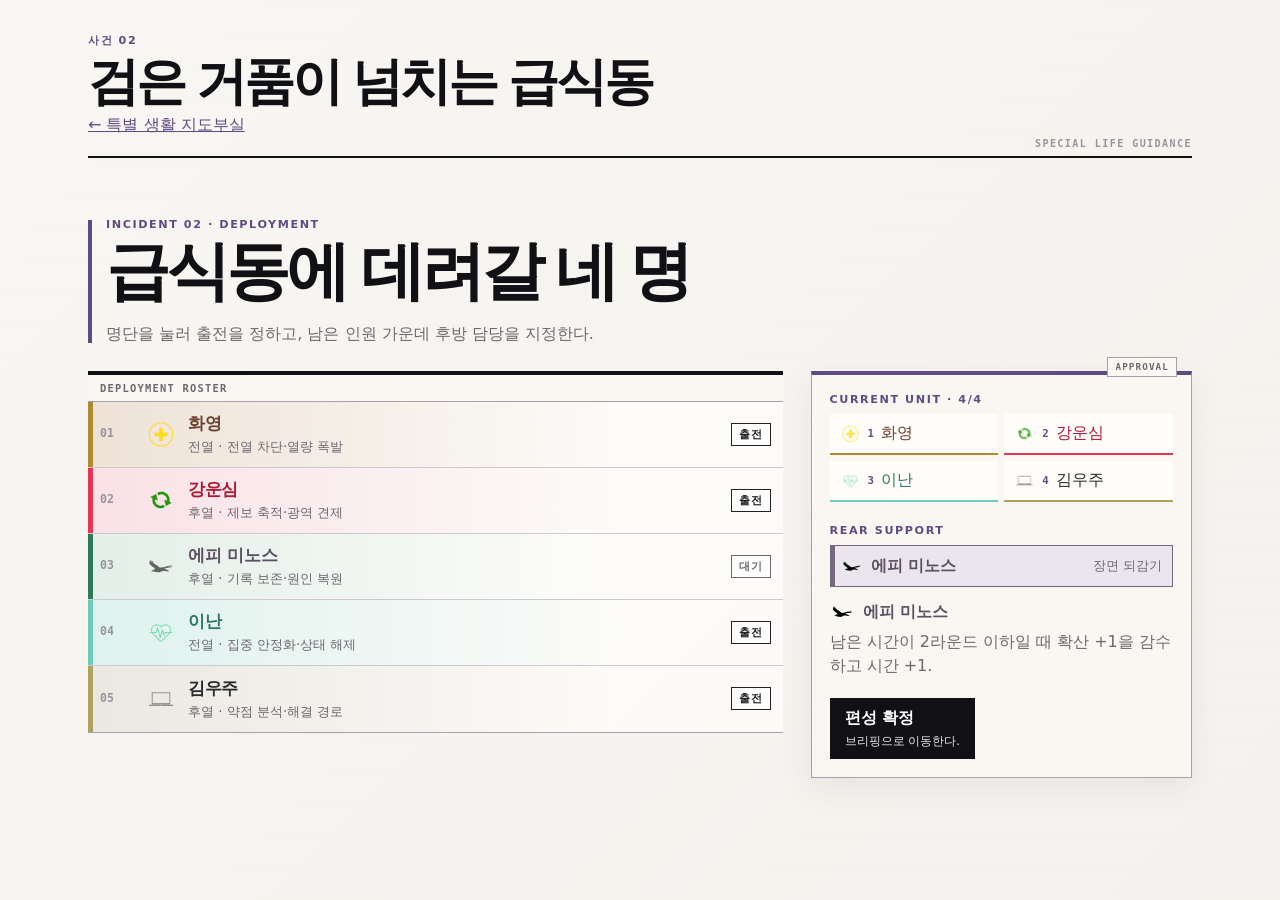
==== commit beada340: "Centralize shared UI and gate cafeteria event access" ====
--- a/src/cafeteria.html
+++ b/src/cafeteria.html
@@ -1 +1 @@
-<!doctype html><html lang="ko"><head><meta charset="UTF-8"><meta name="viewport" content="width=device-width,initial-scale=1"><title>검은 거품이 넘치는 급식동</title><link rel="stylesheet" href="styles.css"></head><body><main class="app-shell"><header class="hero"><p class="eyebrow">사건 02</p><h1>검은 거품이 넘치는 급식동</h1><p class="subtitle"><a href="index.html">← 특별 생활 지도부실</a></p></header><section id="app"></section></main><script src="data/campaign.js"></script><script src="data/characters.js"></script><script src="data/neutral-abilities.js"></script><script src="data/cafeteria-incident.js"></script><script src="cafeteria-engine.js"></script><script src="cafeteria-app.js"></script></body></html>
+<!doctype html><html lang="ko"><head><meta charset="UTF-8"><meta name="viewport" content="width=device-width,initial-scale=1"><title>검은 거품이 넘치는 급식동</title><link rel="stylesheet" href="styles.css"></head><body><main class="app-shell"><header class="hero"><p class="eyebrow">사건 02</p><h1>검은 거품이 넘치는 급식동</h1><p class="subtitle"><a href="index.html">← 특별 생활 지도부실</a></p></header><section id="app"></section></main><script src="data/campaign.js"></script><script src="data/characters.js"></script><script src="data/neutral-abilities.js"></script><script src="data/cafeteria-incident.js"></script><script src="cafeteria-engine.js"></script><script src="ui-common.js"></script><script src="cafeteria-app.js"></script></body></html>
--- a/src/styles.css
+++ b/src/styles.css
@@ -1169,6 +1169,12 @@
   --char-accent:#9a89ab;
   --char-soft:#ece7f0;
   --char-special:#4f77b8;
+}
+.accent-magnum{
+  --char-ink:#526435;
+  --char-accent:#b59a36;
+  --char-soft:#f0eddc;
+  --char-special:#1f1b22;
 }
 
 .actor-focus[class*=accent-]{
